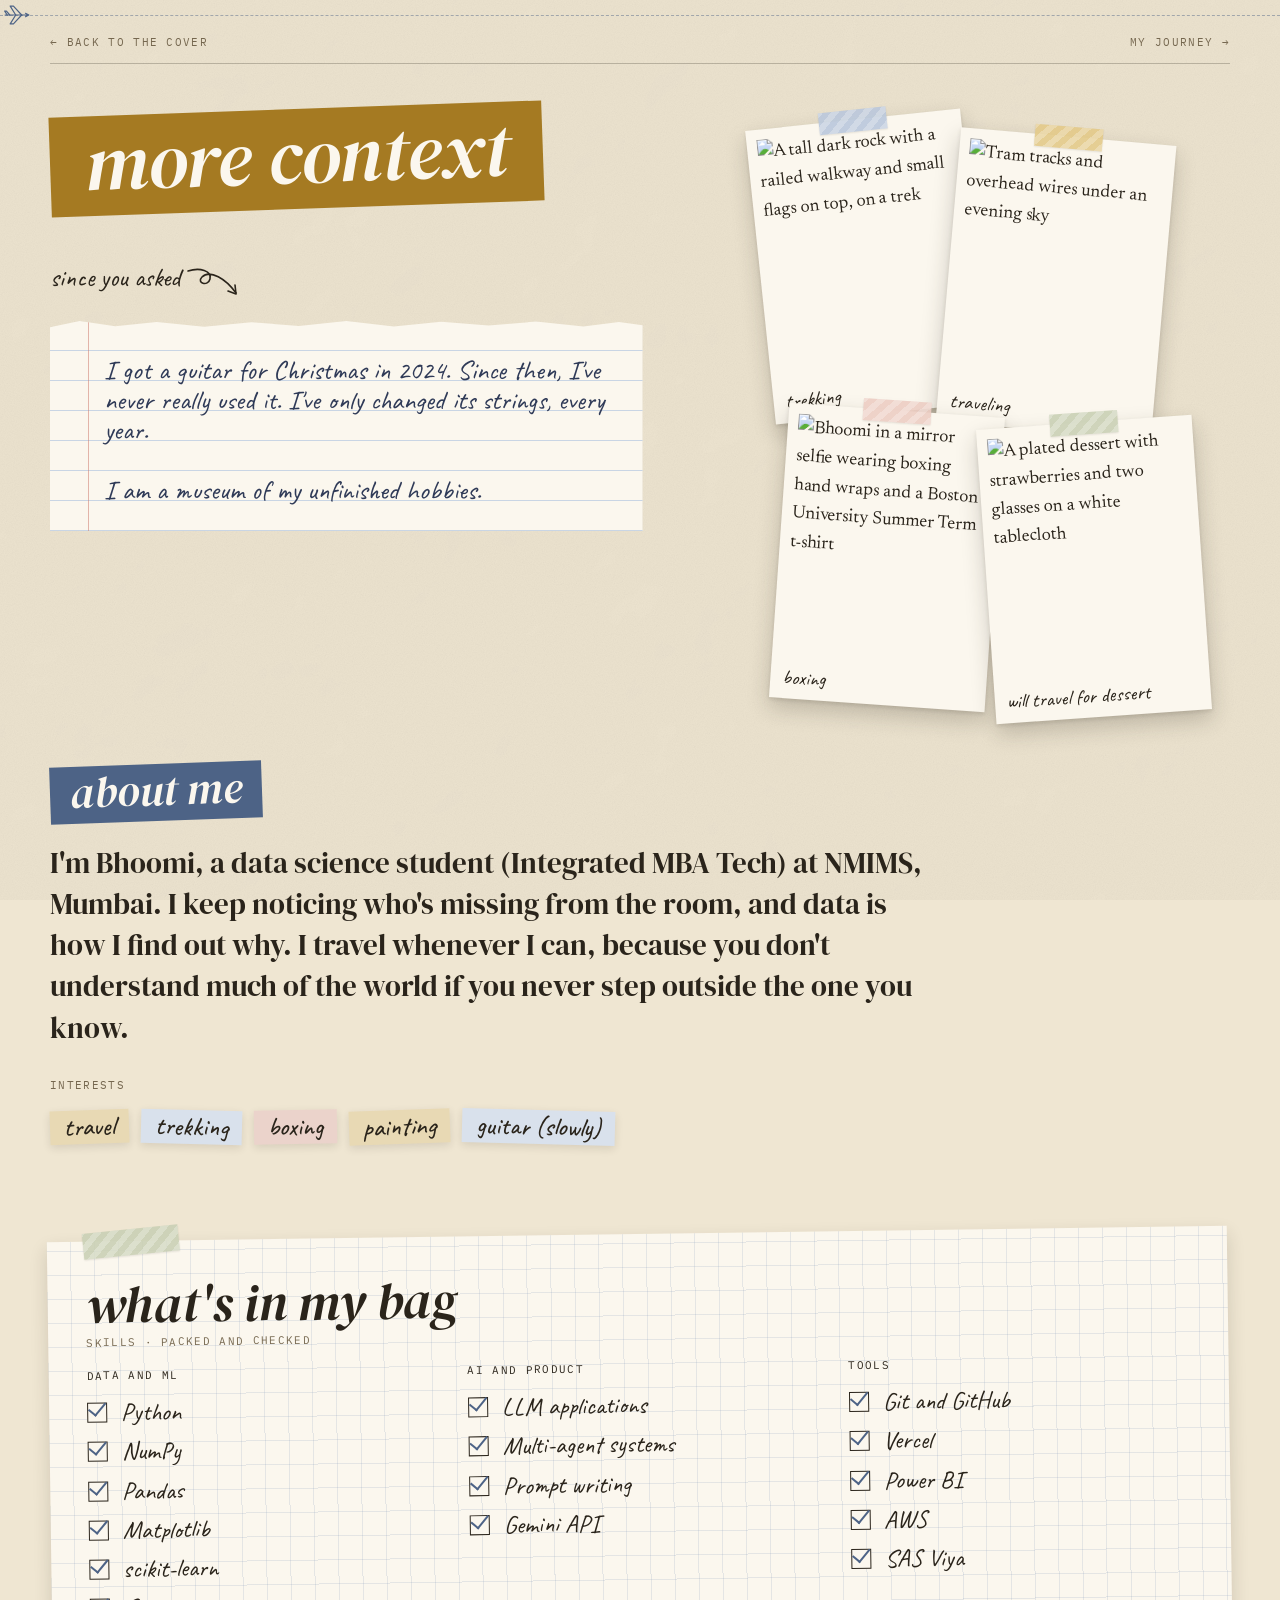
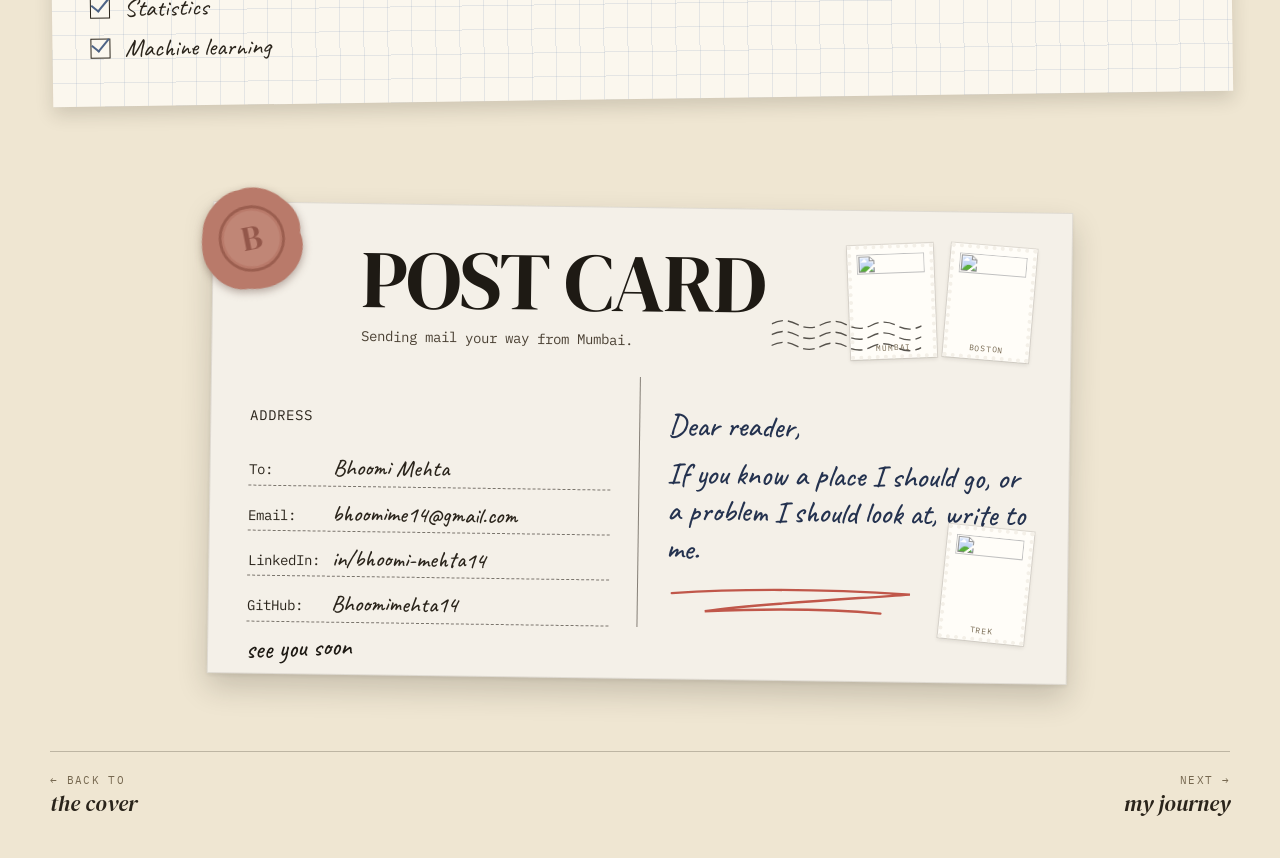
==== about.html @ b9c27ed3 "Add files via upload" ====
<!doctype html>
<html lang="en">
<head>
<meta charset="utf-8">
<meta name="viewport" content="width=device-width, initial-scale=1">
<title>More context · Bhoomi Mehta</title>
<meta name="description" content="The story behind the guitar strings, who I am, what I work with, and how to reach me.">
<link rel="preconnect" href="https://fonts.googleapis.com">
<link rel="preconnect" href="https://fonts.gstatic.com" crossorigin>
<link href="https://fonts.googleapis.com/css2?family=DM+Serif+Display:ital@0;1&family=Newsreader:ital,opsz,wght@0,6..72,400;1,6..72,400&family=Caveat:wght@500;600&family=IBM+Plex+Mono:wght@400&display=swap" rel="stylesheet">
<link rel="stylesheet" href="scrap.css?v=24">
</head>
<body style="--c: var(--blue)">

<svg class="paper crumple" aria-hidden="true"><filter id="crumple"><feTurbulence type="fractalNoise" baseFrequency="0.006" numOctaves="4" seed="21"/><feDiffuseLighting surfaceScale="2.6" lighting-color="#fff"><feDistantLight azimuth="225" elevation="60"/></feDiffuseLighting></filter><rect width="100%" height="100%" filter="url(#crumple)"/></svg>
<svg class="paper grain" aria-hidden="true"><filter id="grain"><feTurbulence type="fractalNoise" baseFrequency="0.9" numOctaves="2"/><feColorMatrix type="saturate" values="0"/></filter><rect width="100%" height="100%" filter="url(#grain)"/></svg>

<!-- The pen airplane flies across the top of the screen as you read -->
<div class="flight" aria-hidden="true"><span class="flight-line"></span><svg class="flight-plane" width="34" height="34" viewBox="-20 -20 40 40"><g fill="none" stroke="#4D6386" stroke-width="1.4" stroke-linejoin="round" stroke-linecap="round"><path d="M-14 0 L14 0 L10 -2 M14 0 L10 2"/><path d="M-1.5 0 L-8 -10.5 L-4.2 -10.5 L5.5 0"/><path d="M-1.5 0 L-8 10.5 L-4.2 10.5 L5.5 0"/><path d="M-11.5 0 L-14.5 -4.6 L-12.4 -4.6 L-8.5 0"/></g></svg></div>

<main class="spread">
  <nav class="stop-top mono" aria-label="Journal">
    <a href="index.html">← Back to the cover</a>
    <a href="index.html#journey">My journey →</a>
  </nav>

  <!-- The context -->
  <section class="hero about-hero">
    <div class="reveal">
      <div class="hero-title"><h1 class="label" style="--label: var(--mustard-deep)">more context</h1></div>
      <span class="scribble">since you asked
        <svg viewBox="0 0 54 34" aria-hidden="true"><path d="M2 6 C 14 2, 26 6, 24 14 C 22 22, 10 18, 16 12 C 24 4, 40 14, 50 28"/><path d="M42 26 L50 29 L49 20"/></svg>
      </span>
      <div class="note" style="margin-top:22px">
        <p>I got a guitar for Christmas in 2024. Since then, I've never really used it. I've only changed its strings, every year.</p>
        <p>I am a museum of my unfinished hobbies.</p>
      </div>
    </div>

    <div class="snaps reveal">
      <figure class="polaroid snap s-a"><span class="tape blue" aria-hidden="true"></span><img src="photos/cliff.jpg" alt="A tall dark rock with a railed walkway and small flags on top, on a trek" width="1350" height="1800" style="object-position:50% 45%"><figcaption>trekking</figcaption></figure>
      <figure class="polaroid snap s-b"><span class="tape mustard" aria-hidden="true"></span><img src="photos/tracks.jpg" alt="Tram tracks and overhead wires under an evening sky" width="1350" height="1800" style="object-position:50% 40%"><figcaption>traveling</figcaption></figure>
      <figure class="polaroid snap s-c"><span class="tape blush" aria-hidden="true"></span><img src="photos/boxing.jpg" alt="Bhoomi in a mirror selfie wearing boxing hand wraps and a Boston University Summer Term t-shirt" width="528" height="728" style="object-position:50% 30%"><figcaption>boxing</figcaption></figure>
      <figure class="polaroid snap s-d"><span class="tape sage" aria-hidden="true"></span><img src="photos/dessert.jpg" alt="A plated dessert with strawberries and two glasses on a white tablecloth" width="834" height="712"><figcaption>will travel for dessert</figcaption></figure>
    </div>
  </section>

  <!-- About me -->
  <section class="about-me reveal">
    <span class="label" style="--label: var(--blue-deep)">about me</span>
    <p class="about-text">I'm Bhoomi, a data science student (Integrated MBA Tech) at NMIMS, Mumbai. I keep noticing who's missing from the room, and data is how I find out why. I travel whenever I can, because you don't understand much of the world if you never step outside the one you know.</p>
    <div class="interests">
      <span class="mono">Interests</span>
      <ul class="interest-list hand">
        <li>travel</li><li>trekking</li><li>boxing</li><li>painting</li><li>guitar (slowly)</li>
      </ul>
    </div>
  </section>

  <!-- Skills: a packing list -->
  <section class="packing reveal" id="skills">
    <div class="card grid packing-card">
      <span class="tape sage" aria-hidden="true" style="top:-12px;left:36px;transform:rotate(-5deg)"></span>
      <h2 class="packing-title">what's in my bag</h2>
      <p class="mono" style="margin:0 0 16px">Skills · packed and checked</p>
      <div class="packing-cols">
        <div>
          <h3 class="mono">Data and ML</h3>
          <ul class="checklist">
            <li>Python</li><li>NumPy</li><li>Pandas</li><li>Matplotlib</li><li>scikit-learn</li><li>Statistics</li><li>Machine learning</li>
          </ul>
        </div>
        <div>
          <h3 class="mono">AI and product</h3>
          <ul class="checklist">
            <li>LLM applications</li><li>Multi-agent systems</li><li>Prompt writing</li><li>Gemini API</li>
          </ul>
        </div>
        <div>
          <h3 class="mono">Tools</h3>
          <ul class="checklist">
            <li>Git and GitHub</li><li>Vercel</li><li>Power BI</li><li>AWS</li><li>SAS Viya</li>
          </ul>
        </div>
      </div>
    </div>
  </section>

  <!-- Contact: a postcard -->
  <section class="postcard-wrap reveal" id="contact">
    <div class="postcard">
      <svg class="pc-seal" viewBox="0 0 120 120" aria-hidden="true">
        <path d="M60 6 C76 4 92 14 100 24 C112 36 116 50 112 64 C116 80 106 98 92 106 C78 116 60 116 46 112 C30 112 16 100 10 86 C2 72 6 54 10 42 C14 26 30 12 44 8 C50 6 54 7 60 6 Z" fill="#B97A6A"/>
        <circle cx="60" cy="60" r="34" fill="none" stroke="#9B5E4F" stroke-width="3"/>
        <circle cx="60" cy="60" r="30" fill="#C08676"/>
        <text x="60" y="72" text-anchor="middle" font-family="DM Serif Display, Georgia, serif" font-size="36" fill="#93574A">B</text>
      </svg>
      <div class="pc-top">
        <h2 class="pc-title">Post card</h2>
        <p class="pc-sub">Sending mail your way from Mumbai.</p>
      </div>
      <div class="pc-stamps" aria-hidden="true">
        <span class="pc-stamp"><img src="photos/clouds.jpg" alt="" width="1350" height="1800"><i>Mumbai</i></span>
        <span class="pc-stamp"><img src="photos/river.jpg" alt="" width="1800" height="1350"><i>Boston</i></span>
        <svg class="pc-waves" viewBox="0 0 180 50"><path d="M0 12 Q15 4 30 12 T60 12 T90 12 T120 12 T150 12 T180 12 M0 25 Q15 17 30 25 T60 25 T90 25 T120 25 T150 25 T180 25 M0 38 Q15 30 30 38 T60 38 T90 38 T120 38 T150 38 T180 38" fill="none" stroke="currentColor" stroke-width="1.6" stroke-dasharray="14 6"/></svg>
      </div>

      <div class="pc-addr">
        <p class="pc-label">Address</p>
        <ul class="addr-lines">
          <li><span>To:</span><span class="hand">Bhoomi Mehta</span></li>
          <li><span>Email:</span><a class="hand" href="mailto:bhoomime14@gmail.com">bhoomime14@gmail.com</a></li>
          <li><span>LinkedIn:</span><a class="hand" href="https://linkedin.com/in/bhoomi-mehta14" target="_blank" rel="noopener">in/bhoomi-mehta14</a></li>
          <li><span>GitHub:</span><a class="hand" href="https://github.com/Bhoomimehta14" target="_blank" rel="noopener">Bhoomimehta14</a></li>
        </ul>
      </div>
      <div class="pc-msg">
        <p class="hand pc-dear">Dear reader,</p>
        <p class="hand">If you know a place I should go, or a problem I should look at, write to me.</p>
        <svg class="pc-scribble" viewBox="0 0 260 40" aria-hidden="true"><path d="M6 12 C 80 6, 170 6, 250 10 C 180 16, 90 22, 40 30 C 110 26, 170 26, 220 30" fill="none" stroke="#C0574A" stroke-width="2.4" stroke-linecap="round"/></svg>
        <span class="pc-stamp pc-stamp-low" aria-hidden="true"><img src="photos/cliff.jpg" alt="" width="1350" height="1800"><i>Trek</i></span>
      </div>
      <p class="hand pc-foot">see you soon</p>
    </div>
  </section>

  <footer class="foot">
    <a class="mono" href="index.html">← Back to<span class="name">the cover</span></a>
    <a class="mono" href="index.html#journey" style="text-align:right">Next →<span class="name">my journey</span></a>
  </footer>
</main>

<script src="scrap.js?v=4"></script>
</body>
</html>
---- scrap.css ----
/* Scrapbook journal: cream paper, washi tape, polaroids, lined notes, postal stamps.
   Four type roles only: display serif for titles and numerals, book serif for
   reading, handwriting for notes and captions, mono for little labels. */

:root {
  --paper: #EFE6D2;
  --paper-deep: #E4D7BC;
  --card: #FBF7EE;
  --ink: #2A241B;
  --ink-soft: #4A4033;
  --ink-faint: #75674F;
  --blue: #7E94B6;
  --blue-deep: #4D6386;
  --mustard: #C69A3B;
  --blush: #E4BBAE;
  --sage: #A7B28C;
  --clay: #B0705A;
  --mustard-deep: #A57A22;
  --line: #C9D5E4;

  --display: "DM Serif Display", Georgia, serif;
  --serif: "Newsreader", Georgia, serif;
  --hand: "Caveat", "Segoe Print", cursive;
  --mono: "IBM Plex Mono", ui-monospace, monospace;

  --page: min(1180px, 100% - 40px);
}

* { box-sizing: border-box; }
html { scroll-behavior: smooth; }
@media (prefers-reduced-motion: reduce) { html { scroll-behavior: auto; } }

body {
  margin: 0;
  background: var(--paper);
  color: var(--ink);
  font-family: var(--serif);
  font-size: 18px;
  line-height: 1.6;
  -webkit-font-smoothing: antialiased;
  overflow-x: hidden;
}
img { display: block; max-width: 100%; height: auto; }
a { color: inherit; }
a:focus-visible, button:focus-visible { outline: 2px solid var(--blue-deep); outline-offset: 3px; }

/* Paper texture across the whole page */
.paper { position: fixed; inset: 0; width: 100%; height: 100%; pointer-events: none; z-index: 0; mix-blend-mode: multiply; }
.paper.crumple { opacity: 0.28; }
.paper.grain { opacity: 0.09; }
.spread { position: relative; z-index: 1; width: var(--page); margin: 0 auto; }

/* ---------- little labels ---------- */
.mono { font: 400 11px/1.5 var(--mono); letter-spacing: 0.12em; text-transform: uppercase; color: var(--ink-faint); }
.hand { font-family: var(--hand); font-weight: 500; line-height: 1.15; }

/* Retro poster metadata row: Title / Date / Place ... */
.meta-row { display: flex; flex-wrap: wrap; gap: 14px clamp(20px, 4vw, 56px); padding-top: 22px; }
.meta-row div { display: flex; flex-direction: column; }
.meta-row b { font: 400 15px/1.3 var(--display); color: var(--ink); }
.meta-row span { font: italic 400 14px/1.3 var(--serif); color: var(--blue-deep); }

/* ---------- scraps ---------- */
.tape {
  position: absolute;
  width: 96px;
  height: 26px;
  z-index: 3;
  opacity: 0.88;
  background: repeating-linear-gradient(-45deg, rgba(255, 255, 255, 0.28) 0 6px, transparent 6px 12px), var(--tape, var(--blush));
  box-shadow: 0 1px 2px rgba(42, 36, 27, 0.12);
}
.tape.blue { --tape: #B9C7DC; }
.tape.mustard { --tape: #E3C987; }
.tape.sage { --tape: #C9D0B4; }
.tape.blush { --tape: #EDCDC3; }

.polaroid {
  position: relative;
  margin: 0;
  background: var(--card);
  padding: 10px 10px 0;
  box-shadow: 0 10px 22px rgba(42, 36, 27, 0.22), 0 2px 4px rgba(42, 36, 27, 0.12);
}
.polaroid img { width: 100%; object-fit: cover; }
.polaroid figcaption { font-family: var(--hand); font-size: 24px; line-height: 1.1; padding: 10px 4px 14px; color: var(--ink); }

/* Lined notebook paper, torn at the top */
.note {
  position: relative;
  background:
    linear-gradient(90deg, transparent 38px, rgba(206, 125, 112, 0.55) 38px 39px, transparent 39px),
    repeating-linear-gradient(transparent 0 29px, var(--line) 29px 30px),
    var(--card);
  padding: 34px 26px 26px 54px;
  box-shadow: 0 8px 18px rgba(42, 36, 27, 0.16);
  clip-path: polygon(0 3%, 5% 0, 11% 2.5%, 18% 0.5%, 26% 2.8%, 34% 0.6%, 42% 2.4%, 50% 0, 58% 2.6%, 66% 0.4%, 74% 2.2%, 82% 0.3%, 90% 2.7%, 96% 0.5%, 100% 2%, 100% 100%, 0 100%);
}
.note p { margin: 0; font-family: var(--hand); font-size: 25px; line-height: 30px; color: #2F3A57; }
.note p + p { margin-top: 30px; }

/* Index card with a grid, for charts and numbers */
.card {
  position: relative;
  background: var(--card);
  padding: clamp(16px, 2vw, 24px);
  box-shadow: 0 8px 18px rgba(42, 36, 27, 0.16);
}
.card.grid {
  background:
    repeating-linear-gradient(0deg, transparent 0 23px, rgba(126, 148, 182, 0.18) 23px 24px),
    repeating-linear-gradient(90deg, transparent 0 23px, rgba(126, 148, 182, 0.18) 23px 24px),
    var(--card);
}

/* Colored title label (Oxford-style) */
.label {
  display: inline-block;
  padding: 0.12em 0.45em 0.18em;
  background: var(--label, var(--mustard));
  color: var(--card);
  font: italic 400 clamp(40px, 6vw, 84px)/1 var(--display);
  letter-spacing: -0.01em;
}
.numeral { font: 400 clamp(110px, 15vw, 210px)/0.8 var(--display); color: var(--num, var(--mustard)); letter-spacing: -0.04em; }

/* Postal stamp: circular text is drawn with SVG */
.postmark { width: clamp(120px, 13vw, 160px); height: auto; color: var(--blue-deep); opacity: 0.85; mix-blend-mode: multiply; }
.postmark text { font-family: var(--mono); fill: currentColor; letter-spacing: 2px; }

/* Four-point star from the retro poster */
.star { position: absolute; width: 34px; height: 34px; fill: var(--blue); opacity: 0.9; }

/* Handwritten note with a curly arrow */
.scribble { display: inline-flex; align-items: flex-end; gap: 6px; font-family: var(--hand); font-size: 26px; color: var(--ink); }
.scribble svg { width: 54px; height: 34px; flex: none; }
.scribble path { fill: none; stroke: var(--ink); stroke-width: 1.6; stroke-linecap: round; stroke-linejoin: round; }

/* Buttons that look like ticket stubs */
.stubs { display: flex; flex-wrap: wrap; gap: 10px; }
.stub {
  display: inline-flex;
  align-items: center;
  gap: 10px;
  padding: 10px 14px;
  background: var(--card);
  border: 1.5px dashed var(--ink-faint);
  font: 400 12px var(--mono);
  letter-spacing: 0.12em;
  text-transform: uppercase;
  text-decoration: none;
  color: var(--ink);
  box-shadow: 0 4px 10px rgba(42, 36, 27, 0.12);
  transition: transform 0.25s ease, background 0.25s ease;
}
.stub:hover { transform: translateY(-3px) rotate(-1deg); background: #fff; }
.stub.primary { background: var(--blue-deep); color: var(--card); border-color: var(--blue-deep); }
.stub.primary:hover { background: #3E5274; }
.stub svg { width: 34px; height: 18px; }

/* Barcode strip from the retro poster */
.barcode { display: flex; align-items: flex-end; gap: 10px; }
.barcode i { display: block; height: 34px; width: 120px; background: repeating-linear-gradient(90deg, var(--ink) 0 2px, transparent 2px 4px, var(--ink) 4px 5px, transparent 5px 8px, var(--ink) 8px 11px, transparent 11px 13px); }

/* Pen-drawn airplane that flies across the top of each page as you read */
.flight { position: fixed; top: 0; left: 0; right: 0; height: 30px; z-index: 50; pointer-events: none; }
.flight-line { position: absolute; left: 0; right: 0; top: 15px; border-top: 1.4px dashed rgba(77, 99, 134, 0.45); }
.flight-plane { position: absolute; top: -2px; left: 0; will-change: transform; }

/* Slide-in as sections scroll into view */
/* Uses the translate property so it never cancels a card's tilt */
.js .reveal { opacity: 0; translate: 0 22px; transition: opacity 0.7s ease, translate 0.7s ease; }
.js .reveal.is-visible { opacity: 1; translate: 0 0; }
@media (prefers-reduced-motion: reduce) { .js .reveal { opacity: 1; translate: 0 0; transition: none; } }

/* ================= COVER ================= */
.cover { min-height: 100vh; display: flex; flex-direction: column; padding-bottom: 28px; }
.cover .star.s1 { top: 18px; left: -6px; }
.cover .star.s2 { top: 18px; right: -6px; }
.cover-title {
  margin: clamp(8px, 2vh, 20px) 0 0;
  font: 400 clamp(96px, min(20vw, 27vh), 290px)/0.82 var(--display);
  letter-spacing: -0.045em;
  color: var(--blue);
  text-align: center;
  position: relative;
  z-index: 1;
}
.cover-body {
  flex: 1;
  position: relative;
  display: grid;
  grid-template-columns: minmax(0, 1fr) minmax(0, 0.9fr) minmax(0, 1fr);
  gap: clamp(16px, 3vw, 40px);
  align-items: start;
  margin-top: clamp(-26px, -3vh, -10px);
  z-index: 2;
}
.cover-left { padding-top: clamp(70px, 11vh, 120px); }
.cover-ask { margin-top: clamp(22px, 5vh, 48px); }
.cover-ask .ask { font: italic 400 clamp(22px, min(2.4vw, 4vh), 34px)/1.15 var(--display); margin: 0 0 14px; }
.cover-left .note { transform: rotate(-2deg); }
.cover-left .note p { font-size: 30px; line-height: 30px; }
.cover-left .more { display: inline-block; margin-top: 18px; font: 400 13px var(--mono); letter-spacing: 0.12em; text-transform: uppercase; color: var(--blue-deep); text-decoration: none; border-bottom: 1.5px solid var(--blue-deep); }
.cover-left .more:hover { color: var(--ink); border-color: var(--ink); }
.cover-photo { position: relative; width: min(100%, 34vh); margin: 0 auto; }
.cover-photo .polaroid { transform: rotate(2deg); }
.cover-photo .polaroid img { aspect-ratio: 4 / 5; object-position: 50% 62%; max-height: 42vh; }
.cover-photo .tape { top: -12px; left: 50%; margin-left: -48px; transform: rotate(-4deg); }
.cover-right { padding-top: clamp(80px, 12vh, 120px); display: flex; flex-direction: column; align-items: flex-start; gap: 24px; }
.cover-right .postmark { transform: rotate(-12deg); align-self: flex-end; }
.cover-right .mini { width: 68%; margin-top: -50px; transform: translateX(-22%) rotate(-11deg); }
.cover-right .mini img { aspect-ratio: 4 / 3; }
.cover-right .mini .tape { top: -10px; right: 18px; transform: rotate(8deg); width: 70px; }
.cover-foot { display: flex; justify-content: space-between; align-items: flex-end; gap: 24px; flex-wrap: wrap; margin-top: clamp(16px, 3vh, 34px); }
.cover-foot .ask { font: italic 400 clamp(24px, 2.8vw, 36px)/1.15 var(--display); margin: 0 0 14px; }

/* ================= JOURNEY MAP ================= */
.journey { padding: clamp(40px, 8vh, 90px) 0 60px; }
.journey-head { display: flex; align-items: flex-end; gap: 20px; flex-wrap: wrap; }
.journey-head .scribble { margin-bottom: 8px; }
.map { position: relative; height: clamp(560px, 82vh, 860px); margin-top: 24px; }
.route-line { position: absolute; left: 0; top: 0; overflow: visible; z-index: 1; pointer-events: none; }
.route-line path { fill: none; stroke: var(--blue-deep); stroke-width: 1.6; stroke-dasharray: 7 7; stroke-linecap: round; }
.plane { position: absolute; left: 0; top: 0; z-index: 6; pointer-events: none; will-change: transform; }
.stops { list-style: none; margin: 0; padding: 0; }
.stop { position: absolute; width: clamp(180px, min(19vw, 32vh), 280px); z-index: 2; }
.stop.s1 { left: 3%; top: 46%; --c: var(--blue); }
.stop.s2 { left: 29%; top: 8%; --c: var(--mustard); }
.stop.s3 { left: 54%; top: 50%; --c: var(--sage); }
.stop.s4 { left: 78%; top: 6%; --c: var(--clay); }
.stop .pin-num { position: absolute; left: -26px; top: -40px; z-index: 4; font: 400 clamp(64px, 7vw, 92px)/0.8 var(--display); color: var(--c); }
.stop .polaroid { transform: rotate(var(--r, -2deg)); transition: transform 0.3s ease; }
.stop.s2 .polaroid { --r: 2.5deg; }
.stop.s3 .polaroid { --r: -1.5deg; }
.stop.s4 .polaroid { --r: 3deg; }
.stop .polaroid img, .stop .polaroid .ph { aspect-ratio: 4 / 3; }
.stop .tape { top: -12px; left: 50%; margin-left: -48px; transform: rotate(-3deg); }
.stop .stop-name { display: block; margin-top: 10px; font: italic 400 26px/1.1 var(--display); color: var(--ink); }
.stop .stop-detail { display: block; font: 400 11px/1.5 var(--mono); letter-spacing: 0.1em; text-transform: uppercase; color: var(--ink-faint); }
.stop a.stop-link { text-decoration: none; color: inherit; }
.stop a.stop-link::after { content: ""; position: absolute; inset: -10px; z-index: 5; }
.stop:hover .polaroid { transform: rotate(0deg) translateY(-6px); }
.stop:hover .stop-name { color: var(--c); }
.ph.type { display: flex; flex-direction: column; justify-content: center; align-items: center; background: var(--paper-deep); text-align: center; }
.ph.type b { font: 400 clamp(40px, 4.4vw, 58px)/1 var(--display); color: var(--mustard); }
.ph.type span { font-family: var(--hand); font-size: 22px; }
.map .scribble.here { position: absolute; left: 4%; top: 6%; z-index: 3; }

/* ================= STOP PAGES ================= */
.stop-top { display: flex; justify-content: space-between; align-items: center; padding: 34px 0 12px; border-bottom: 1px solid rgba(42, 36, 27, 0.25); }
.stop-top a { text-decoration: none; }
.stop-top a:hover { color: var(--blue-deep); }

.hero { display: grid; grid-template-columns: minmax(0, 1.05fr) minmax(0, 0.95fr); gap: clamp(24px, 4vw, 56px); align-items: start; padding: clamp(24px, 5vh, 56px) 0 clamp(20px, 4vh, 40px); }
.hero-title { display: flex; align-items: flex-end; gap: clamp(8px, 1.5vw, 18px); flex-wrap: wrap; margin-bottom: 18px; }
.hero-title .numeral { margin-bottom: -0.06em; }
.hero-title .label { transform: rotate(-2deg); margin: 0 0 0.3em; }
.hero-title h1 { margin: 0; }
.hero .question { font: italic 400 clamp(24px, 2.6vw, 34px)/1.2 var(--display); margin: 8px 0 18px; max-width: 18em; }
.hero .role { margin: 0 0 22px; }
.hero .scribble { margin-top: 8px; }
.collage { position: relative; min-height: 420px; }
.collage .polaroid.big { width: 82%; margin-left: auto; transform: rotate(2.5deg); }
.collage .polaroid.big img { aspect-ratio: 4 / 3; }
.collage .polaroid.small { position: absolute; width: 46%; left: 0; bottom: -40px; transform: rotate(-5deg); z-index: 2; }
.collage .polaroid.small img { aspect-ratio: 1; }
.collage .postmark { position: absolute; right: -14px; bottom: -70px; transform: rotate(10deg); z-index: 3; }
.collage .tape.t1 { top: -12px; left: 40%; transform: rotate(-4deg); }
.collage .tape.t2 { top: -12px; left: 8%; transform: rotate(6deg); width: 70px; z-index: 4; }

.body { display: grid; grid-template-columns: minmax(0, 1fr) minmax(0, 1fr); gap: clamp(24px, 4vw, 56px); align-items: start; padding: clamp(30px, 6vh, 70px) 0 clamp(20px, 4vh, 40px); }
.body .note { transform: rotate(-1deg); }
.body .card { transform: rotate(1deg); }

.takeaway { display: grid; grid-template-columns: auto minmax(0, 1fr); gap: clamp(18px, 3vw, 40px); align-items: center; padding: clamp(24px, 5vh, 48px) 0; border-top: 1px solid rgba(42, 36, 27, 0.25); }
.takeaway blockquote { margin: 0; font: 400 clamp(26px, 3.2vw, 44px)/1.15 var(--display); letter-spacing: -0.01em; max-width: 22em; }
.takeaway blockquote em { color: var(--c, var(--blue-deep)); }
.takeaway .label { font-size: clamp(22px, 2.4vw, 30px); transform: rotate(-3deg); }

.foot { display: flex; justify-content: space-between; align-items: center; gap: 16px; padding: 20px 0 40px; border-top: 1px solid rgba(42, 36, 27, 0.25); }
.foot a { text-decoration: none; }
.foot .name { display: block; font: italic 400 22px var(--display); text-transform: none; letter-spacing: 0; color: var(--ink); }
.foot .dots { display: inline-flex; gap: 10px; }
.foot .dots i, .foot .dots b { width: 9px; height: 9px; border-radius: 50%; border: 1px solid var(--ink); }
.foot .dots b { background: var(--ink); }

/* Toggle buttons (FeedMatters weights) */
.toggle { display: inline-flex; border: 1.5px solid var(--ink); }
.toggle button { font: 400 11px/1 var(--mono); letter-spacing: 0.08em; text-transform: uppercase; padding: 9px 11px; border: 0; background: transparent; color: var(--ink); cursor: pointer; }
.toggle button[aria-pressed="true"] { background: var(--ink); color: var(--card); }

/* Hand-drawn bar chart (FeedMatters) */
.bars { list-style: none; margin: 14px 0 0; padding: 0; }
.bars li { display: grid; grid-template-columns: 110px minmax(0, 1fr) 46px; gap: 10px; align-items: center; padding: 6px 0; }
.bars .name { font-size: 16px; }
.bars .track { position: relative; height: 22px; border-left: 1.5px solid var(--ink); }
.bars .bar { position: absolute; left: 0; top: 2px; bottom: 2px; width: 0; border: 1.5px solid var(--ink); border-left: 0; background: repeating-linear-gradient(-55deg, transparent 0 6px, rgba(42, 36, 27, 0.35) 6px 7px); transition: width 0.9s cubic-bezier(0.22, 1, 0.36, 1); }
.bars li.win .bar { border-color: var(--blue-deep); background: repeating-linear-gradient(-55deg, transparent 0 6px, rgba(77, 99, 134, 0.6) 6px 7px); }
.bars li.win .name, .bars li.win .val { color: var(--blue-deep); }
.bars .val { font: 400 13px var(--mono); text-align: right; }
.card .card-head { display: flex; justify-content: space-between; align-items: center; gap: 10px; flex-wrap: wrap; }
.card .hand-note { margin: 12px 0 0; font-family: var(--hand); font-size: 22px; line-height: 1.2; color: var(--blue-deep); }

/* Big numbers (Designare, Boston) */
.stats { display: flex; gap: clamp(20px, 4vw, 48px); flex-wrap: wrap; }
.stat b { display: block; white-space: nowrap; font: 400 clamp(48px, 5.6vw, 84px)/0.9 var(--display); color: var(--c, var(--blue-deep)); font-variant-numeric: tabular-nums; }
.stat > span { display: block; margin-top: 6px; }

/* Team diagram (Designare) */
.team-map { width: 100%; height: auto; display: block; }
.team-map .draw path { stroke-dasharray: 1200; stroke-dashoffset: 1200; transition: stroke-dashoffset 1.6s ease; }
.card.is-visible .team-map .draw path { stroke-dashoffset: 0; }
@media (prefers-reduced-motion: reduce) { .team-map .draw path { stroke-dashoffset: 0; transition: none; } }

/* Boarding pass (Boston) */
.pass { display: grid; grid-template-columns: minmax(0, 1fr) auto; background: var(--card); box-shadow: 0 8px 18px rgba(42, 36, 27, 0.16); transform: rotate(-1.5deg); }
.pass-main { padding: 18px 22px; }
.pass-route { display: flex; align-items: center; gap: 14px; margin: 8px 0; font: 400 clamp(38px, 4vw, 52px)/1 var(--display); }
.pass-route svg { width: 60px; height: 24px; }
.pass-stub { padding: 18px; border-left: 2px dashed var(--ink-faint); display: flex; flex-direction: column; justify-content: center; gap: 4px; }

/* Project cards (Hackathons) */
.projects { display: grid; grid-template-columns: repeat(2, minmax(0, 1fr)); gap: clamp(24px, 4vw, 48px); padding: clamp(30px, 6vh, 60px) 0 10px; }
.project { position: relative; }
.project .card { height: 100%; }
.project:nth-child(1) .card { transform: rotate(-1.2deg); }
.project:nth-child(2) .card { transform: rotate(1deg); }
.project h3 { margin: 4px 0 8px; font: italic 400 clamp(30px, 3vw, 40px)/1.05 var(--display); }
.project p { margin: 0; color: var(--ink-soft); }
.project .tools { margin-top: 12px; color: var(--blue-deep); }
.links { display: flex; gap: 20px; flex-wrap: wrap; margin-top: 16px; }
.links a { font: 400 12px var(--mono); letter-spacing: 0.1em; text-transform: uppercase; text-decoration: none; border-bottom: 1.5px solid currentColor; padding-bottom: 2px; }
.links a:hover { color: var(--blue-deep); }
.major { margin-top: clamp(30px, 6vh, 60px); display: grid; grid-template-columns: minmax(0, 1.2fr) minmax(0, 0.8fr); gap: clamp(20px, 4vw, 48px); align-items: center; transform: rotate(-0.5deg); }
.major h3 { margin: 4px 0 8px; font: italic 400 clamp(36px, 4vw, 54px)/1.05 var(--display); }
.major .chart { background: var(--card); border: 1px solid rgba(42, 36, 27, 0.15); padding: 10px; transform: rotate(2deg); }

/* ================= PHONES AND TABLETS ================= */
@media (max-width: 900px) {
  body { font-size: 17px; }
  .cover { min-height: 0; }
  .cover-title { font-size: clamp(84px, 24vw, 150px); }
  .cover-body { grid-template-columns: minmax(0, 1fr); margin-top: -24px; gap: 36px; }
  .cover-left, .cover-right { padding-top: 0; }
  .cover { overflow-x: clip; }
  .cover .star.s1 { left: 0; }
  .cover .star.s2 { right: 0; }
  .cover-body { margin-top: 4px; }
  .cover-photo { width: min(78%, 360px); margin: 0 auto; order: -1; }
  .cover-photo .polaroid img { max-height: none; }
  .cover-photo .scrap { inset: 8% -8% -4% -8%; }
  .cover-right { display: grid; grid-template-columns: auto minmax(0, 1fr); align-items: center; gap: 18px 20px; }
  .cover-right .postmark { width: 120px; align-self: center; }
  .cover-right .mini { width: 100%; max-width: 220px; justify-self: end; }
  .cover-right .scrap { width: 70%; height: 60%; right: 0; bottom: 18%; }
  .cover-right .barcode { grid-column: 1 / -1; justify-self: start; }
  .scribble { flex-wrap: wrap; }
  .map { height: auto; }
  .stops { display: flex; flex-direction: column; gap: 80px; padding: 40px 0; }
  .stop { position: relative; left: auto !important; top: auto !important; width: min(70%, 280px); }
  .stop.s2, .stop.s4 { margin-left: auto; }
  .stop .pin-num { left: -14px; }
  .map .scribble.here { position: static; margin-bottom: 10px; }
  .hero, .body, .projects, .major { grid-template-columns: minmax(0, 1fr); }
  .collage { min-height: 0; margin-bottom: 60px; }
  .collage .postmark { right: 0; bottom: -60px; }
  .takeaway { grid-template-columns: minmax(0, 1fr); gap: 14px; }
  .takeaway .label { justify-self: start; }
  .bars li { grid-template-columns: 92px minmax(0, 1fr) 40px; }
  .bars .name { font-size: 14px; }
  .note { padding-left: 48px; }
  .note p { font-size: 23px; }
  .foot .dots { display: none; }
}

/* Handwritten surname over the poster title, like the "Vibe check" script */
.cover-title .sig {
  position: absolute;
  right: clamp(4%, 14vw, 18%);
  bottom: -0.12em;
  font: 600 0.34em/1 var(--hand);
  letter-spacing: 0;
  color: var(--mustard);
  transform: rotate(-8deg);
}

/* Flat torn-paper scraps in the journal colors, layered behind photos */
.scrap {
  position: absolute;
  z-index: -1;
  background: var(--scrap, var(--blush));
  clip-path: polygon(2% 4%, 20% 0, 46% 3%, 71% 0, 98% 2%, 100% 30%, 97% 62%, 100% 97%, 74% 100%, 48% 96%, 22% 100%, 0 97%, 3% 66%, 0 34%);
}
.scrap.blush { --scrap: #E7C2B5; }
.scrap.sage { --scrap: #C3CBA8; }
.scrap.blue { --scrap: #BFCCE0; }
.scrap.mustard { --scrap: #E6CC8E; }
.cover-photo { isolation: isolate; }
.cover-photo .scrap { inset: 8% -14% -6% -12%; transform: rotate(-4deg); }
.cover-right { position: relative; isolation: isolate; }
.cover-right .scrap { width: 86%; height: 46%; right: -4%; bottom: 8%; transform: rotate(5deg); }
.cover-right .barcode { align-self: flex-end; }

/* Map, second pass: colored number badges, thin polaroid borders, highlighted stats */
.stop .polaroid { padding: 8px 8px 14px; }
.stop .badge {
  position: absolute;
  left: -18px;
  top: -18px;
  z-index: 4;
  display: grid;
  place-items: center;
  width: 46px;
  height: 46px;
  border-radius: 50%;
  background: var(--c);
  border: 2px solid var(--card);
  box-shadow: 0 2px 6px rgba(42, 36, 27, 0.25);
  font: 400 26px/1 var(--display);
  color: var(--card);
}
.stop .stop-name { font-size: clamp(24px, 2.2vw, 32px); margin-top: 14px; }
.stop-stat { display: inline-flex; align-items: center; gap: 8px; margin-top: 14px; font-family: var(--hand); font-size: 26px; }
.stop-stat mark {
  padding: 0 10px;
  background: rgba(227, 201, 135, 0.55);
  color: var(--ink);
  font-size: 32px;
  transform: rotate(-1.5deg);
}
.stop-stat mark sup { font-size: 0.55em; }
.stop-stat .ticks { width: 20px; height: 20px; }
.stop-stat .ticks path { fill: none; stroke: var(--mustard); stroke-width: 2; stroke-linecap: round; }
.ph.type b { font-size: clamp(30px, 3vw, 44px); font-style: italic; }


@media (max-width: 900px) {
  /* Keep the number badges on screen when the map stacks */
  .stop.s1, .stop.s3 { margin-left: 20px; }
  .stop.s2, .stop.s4 { margin-right: 4px; }
}

/* ================= MORE CONTEXT (about.html) ================= */
.about-hero .note p { font-size: 27px; }
/* Small snapshot photos beside the guitar note, piled and overlapping like a scrapbook */
.snaps { position: relative; width: min(100%, 470px); aspect-ratio: 1 / 1.24; margin: 10px 0 0 auto; }
.snap { position: absolute; width: 46%; transition: transform 0.25s ease, z-index 0s; }
.snap .tape { top: -10px; left: 50%; margin-left: -34px; width: 68px; height: 22px; }
.snap img { aspect-ratio: 4 / 5; object-fit: cover; }
.snap figcaption { font-size: 20px; padding: 8px 2px 10px; }
.snap.s-a { left: 0; top: 0; transform: rotate(-6deg); z-index: 1; }
.snap.s-b { left: 40%; top: 3%; transform: rotate(5deg); z-index: 2; }
.snap.s-c { left: 4%; top: 50%; transform: rotate(4deg); z-index: 3; }
.snap.s-d { left: 48%; top: 52%; transform: rotate(-4deg); z-index: 4; }
.snap:hover { z-index: 6; transform: rotate(0deg) scale(1.04); }

.about-me { padding: clamp(16px, 3vh, 36px) 0 clamp(20px, 4vh, 40px); max-width: 880px; }
.about-me .label { font-size: clamp(30px, 3.4vw, 46px); transform: rotate(-2deg); }
.about-text { margin: 22px 0 0; font: 400 clamp(22px, 2.3vw, 30px)/1.4 var(--display); }
.interests { margin: 22px 0 0; }
.interest-list { list-style: none; display: flex; flex-wrap: wrap; gap: 10px 12px; margin: 10px 0 0; padding: 0; }
.interest-list li { padding: 2px 14px; font-size: 26px; background: var(--card); box-shadow: 0 3px 8px rgba(42, 36, 27, 0.12); }
.interest-list li:nth-child(3n+1) { background: #E8D9B4; transform: rotate(-2deg); }
.interest-list li:nth-child(3n+2) { background: #D9E1EC; transform: rotate(1.5deg); }
.interest-list li:nth-child(3n) { background: #EBD3CB; transform: rotate(-1deg); }

/* Skills as a packing list */
.packing { padding: clamp(30px, 6vh, 60px) 0; }
.packing-card { transform: rotate(-0.8deg); padding: clamp(22px, 3vw, 38px); }
.packing-title { margin: 0 0 4px; font: italic 400 clamp(34px, 4vw, 54px)/1 var(--display); }
.packing-cols { display: grid; grid-template-columns: repeat(3, minmax(0, 1fr)); gap: clamp(18px, 3vw, 40px); }
.packing-cols h3 { margin: 0 0 10px; color: var(--ink); }
.checklist { list-style: none; margin: 0; padding: 0; }
.checklist li { position: relative; padding: 4px 0 4px 34px; font-family: var(--hand); font-size: 25px; line-height: 1.25; }
.checklist li::before {
  content: "";
  position: absolute;
  left: 0;
  top: 9px;
  width: 18px;
  height: 18px;
  border: 1.5px solid var(--ink);
  background: var(--card);
}
.checklist li::after {
  content: "";
  position: absolute;
  left: 5px;
  top: 5px;
  width: 8px;
  height: 15px;
  border-right: 2.5px solid var(--blue-deep);
  border-bottom: 2.5px solid var(--blue-deep);
  transform: rotate(40deg);
}

/* Contact as a vintage postcard: wax seal, big title, photo stamps with a cancellation
   mark, an address block with dashed lines, and a handwritten note */
.postcard-wrap { padding: clamp(30px, 6vh, 60px) 0 clamp(40px, 8vh, 80px); }
.postcard {
  position: relative;
  display: grid;
  grid-template-columns: minmax(0, 1fr) minmax(0, 1fr);
  grid-template-areas: "top top" "addr msg";
  column-gap: 0;
  width: min(100%, 860px);
  margin: 0 auto;
  padding: clamp(24px, 3vw, 40px) clamp(24px, 3vw, 44px) clamp(40px, 4vw, 54px);
  background: #F4F0E8;
  border: 1px solid rgba(42, 36, 27, 0.1);
  box-shadow: 0 14px 30px rgba(42, 36, 27, 0.2), 0 2px 4px rgba(42, 36, 27, 0.08);
  transform: rotate(0.8deg);
}
.pc-seal { position: absolute; left: -18px; top: -20px; width: clamp(80px, 9vw, 112px); filter: drop-shadow(0 3px 4px rgba(60, 30, 20, 0.35)); transform: rotate(-12deg); }
.pc-top { grid-area: top; padding: 0 clamp(190px, 24vw, 250px) 0 clamp(60px, 9vw, 110px); }
.pc-title { margin: 0; white-space: nowrap; font: 400 clamp(44px, 6.4vw, 86px)/0.9 var(--display); letter-spacing: -0.02em; text-transform: uppercase; color: #1E1A14; }
.pc-sub { margin: 10px 0 0; font: 400 14px/1.5 var(--mono); color: var(--ink-soft); }
.pc-stamps { position: absolute; top: clamp(20px, 2.6vw, 34px); right: clamp(24px, 3vw, 44px); display: flex; align-items: flex-start; gap: 12px; z-index: 2; }
.pc-stamp { position: relative; display: inline-block; width: clamp(64px, 7.5vw, 86px); padding: 5px 5px 16px; background: #FFFDF8; border: 4px dotted #F4F0E8; box-shadow: 0 0 0 1px rgba(42, 36, 27, 0.1), 0 2px 4px rgba(42, 36, 27, 0.12); }
.pc-stamp img { width: 100%; aspect-ratio: 4 / 5; object-fit: cover; }
.pc-stamp i { position: absolute; left: 0; right: 0; bottom: 2px; font: 400 8px var(--mono); font-style: normal; letter-spacing: 0.1em; text-transform: uppercase; text-align: center; color: var(--ink-faint); }
.pc-stamps .pc-stamp:nth-child(1) { transform: rotate(-3deg); }
.pc-stamps .pc-stamp:nth-child(2) { transform: rotate(4deg); }
.pc-waves { position: absolute; right: 60%; top: 62%; width: 150px; color: #2E2A24; opacity: 0.8; }

.pc-addr { grid-area: addr; padding: 34px 28px 0 0; border-right: 1.5px solid rgba(42, 36, 27, 0.55); margin-top: 26px; }
.pc-label { margin: 0 0 16px; font: 400 14px var(--mono); letter-spacing: 0.08em; text-transform: uppercase; }
.pc-msg { grid-area: msg; position: relative; padding: 30px 0 0 28px; margin-top: 26px; }
.pc-msg .hand { margin: 0; font-size: clamp(24px, 2.4vw, 31px); line-height: 1.22; color: #24324F; }
.pc-msg .pc-dear { margin-bottom: 10px; }
.pc-scribble { display: block; width: 70%; margin-top: 14px; }
.pc-stamp-low { position: absolute; right: 0; bottom: -10px; transform: rotate(5deg); }
.pc-foot { position: absolute; left: clamp(20px, 3vw, 40px); bottom: 10px; margin: 0; font-size: 26px; color: #1E1A14; transform: rotate(-3deg); }
.addr-lines { list-style: none; margin: 0; padding: 0; }
.addr-lines li { display: flex; align-items: baseline; gap: 10px; padding: 14px 0 4px; border-bottom: 1.5px dashed rgba(42, 36, 27, 0.6); font: 400 14px var(--mono); }
.addr-lines li > span:first-child { flex: none; min-width: 74px; }
.addr-lines .hand { font-size: 23px; color: var(--ink); text-decoration: none; overflow-wrap: anywhere; }
.addr-lines a:hover { color: var(--blue-deep); text-decoration: underline; }

@media (max-width: 900px) {
  .packing-cols { grid-template-columns: minmax(0, 1fr); }
  .postcard { grid-template-columns: minmax(0, 1fr); grid-template-areas: "top" "stamps" "msg" "addr"; transform: rotate(0.5deg); padding-bottom: 56px; }
  .pc-top { padding: 0 0 0 64px; }
  .pc-title { font-size: clamp(38px, 11vw, 52px); }
  .pc-stamps { position: relative; top: auto; right: auto; justify-content: flex-start; margin-top: 18px; grid-area: stamps; }
  .pc-waves { right: auto; left: 40%; top: 30%; width: 50%; }
  .pc-msg { padding: 18px 0 70px; margin-top: 10px; }
  .pc-addr { border-right: 0; border-top: 1.5px solid rgba(42, 36, 27, 0.4); padding: 18px 0 0; margin-top: 0; }
  .snaps { margin: 20px auto 0; }
}


@media (max-width: 480px) {
  .addr-lines li { grid-template-columns: 1fr; gap: 2px; }
  .addr-lines a { font-size: 23px; overflow-wrap: normal; }
}

/* Cover, second pass */
/* Full-width title bar, edge to edge like a magazine masthead */
.cover .meta-row {
  width: 100vw;
  margin-left: calc(50% - 50vw);
  justify-content: space-between;
  align-items: center;
  padding: 16px max(28px, 3vw);
}
.mstar { width: 28px; height: 28px; fill: var(--blue); flex: none; }
/* The name sits on top of the photo, not behind it */
.cover-title { z-index: 3; pointer-events: none; }
.cover-body { z-index: 2; }
/* Question and buttons sit lower in the left column */
.cover-ask { margin-top: clamp(40px, 9vh, 96px); }

@media (max-width: 900px) {
  .cover .meta-row { justify-content: flex-start; gap: 12px 24px; }
  .mstar { display: none; }
}

/* VYBE Learn: landing page screenshot pinned above the chart */
.major-shot { margin: 0; transform: rotate(2deg); }
.major-shot .tape { top: -12px; left: 50%; margin-left: -48px; transform: rotate(3deg); }
.major-shot img { aspect-ratio: 4 / 3; }
.major-shot figcaption { font-size: 20px; padding: 8px 4px 10px; }


/* Phones: drop the masthead row (Title, Volume, From, Since, Kept by); desktop keeps it */
@media (max-width: 600px) {
  .cover .meta-row { display: none; }
  .cover-title { margin-top: 24px; }
}
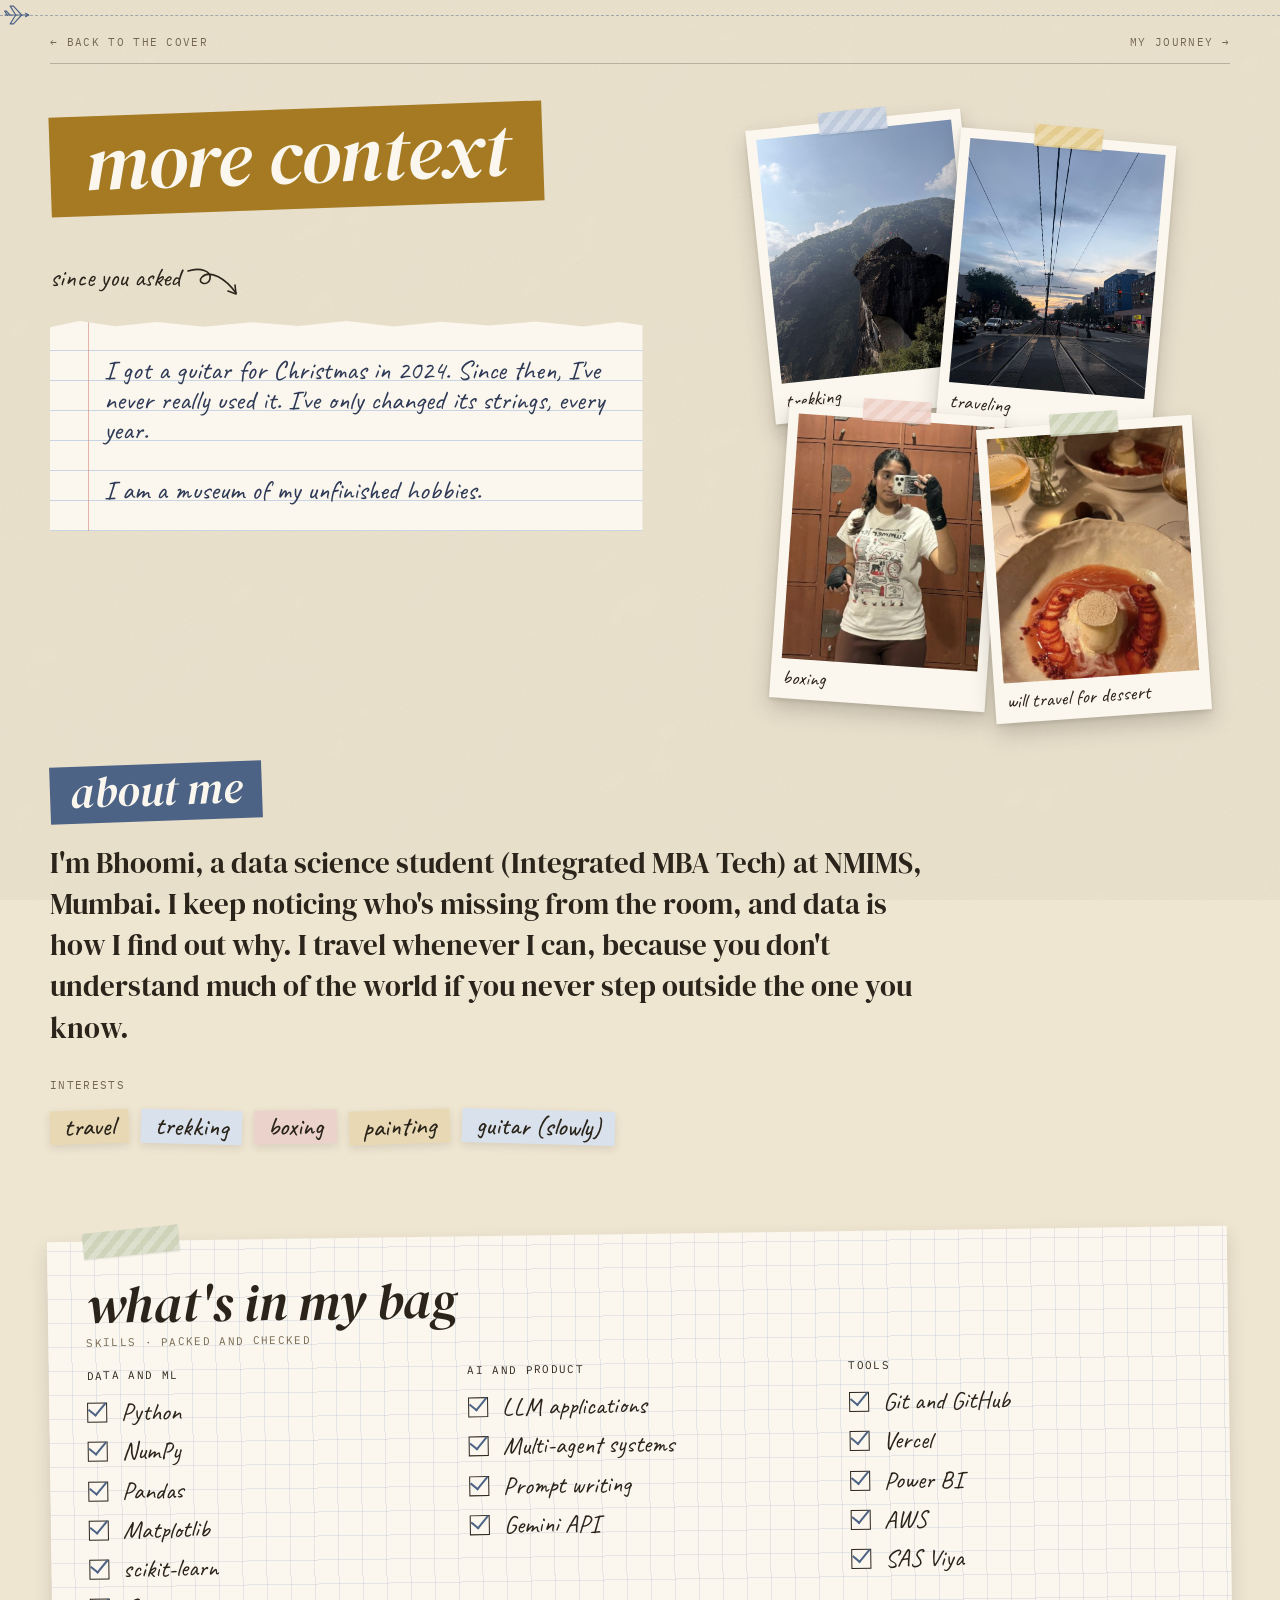
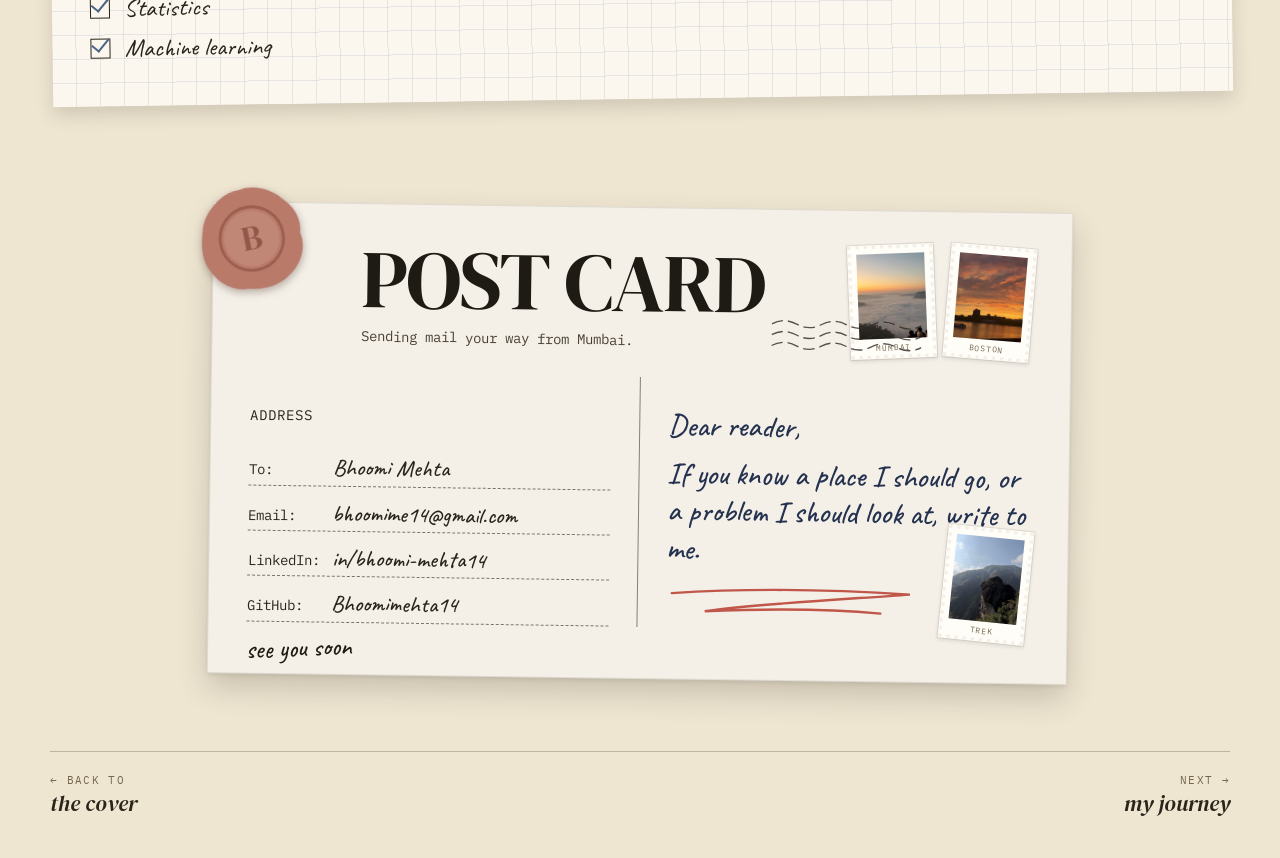
==== commit fe4927a8: "Keep the clouds photo below the buttons on phones Co-Authored-By: Claude Opus 5.5 <noreply@anthropic" ====
--- a/about.html
+++ b/about.html
@@ -8,7 +8,7 @@
 <link rel="preconnect" href="https://fonts.googleapis.com">
 <link rel="preconnect" href="https://fonts.gstatic.com" crossorigin>
 <link href="https://fonts.googleapis.com/css2?family=DM+Serif+Display:ital@0;1&family=Newsreader:ital,opsz,wght@0,6..72,400;1,6..72,400&family=Caveat:wght@500;600&family=IBM+Plex+Mono:wght@400&display=swap" rel="stylesheet">
-<link rel="stylesheet" href="scrap.css?v=24">
+<link rel="stylesheet" href="scrap.css?v=25">
 </head>
 <body style="--c: var(--blue)">
 
--- a/scrap.css
+++ b/scrap.css
@@ -589,3 +589,9 @@
   .cover .meta-row { display: none; }
   .cover-title { margin-top: 24px; }
 }
+
+/* Phones: the clouds photo sits below the buttons instead of sliding up into them */
+@media (max-width: 900px) {
+  .cover-right { margin-top: 28px; }
+  .cover-right .mini { margin-top: 0; transform: rotate(-6deg); }
+}
